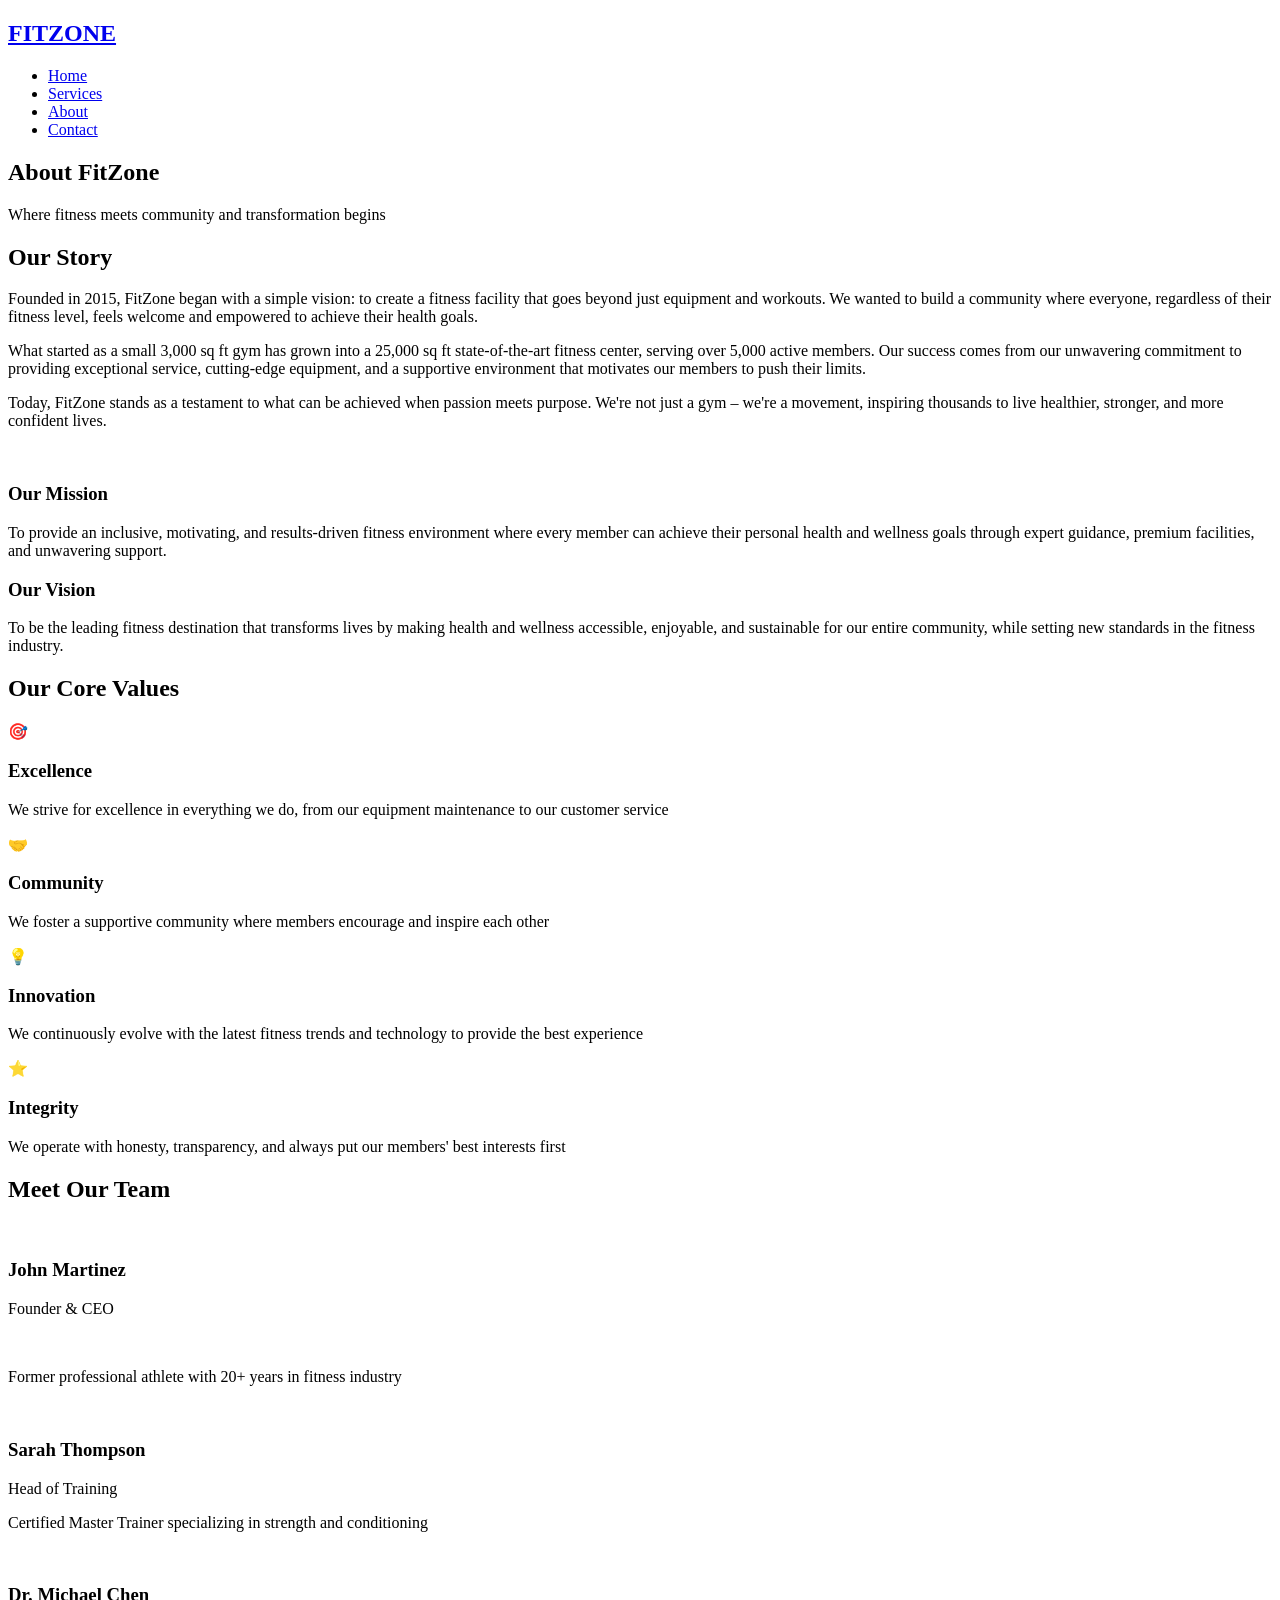
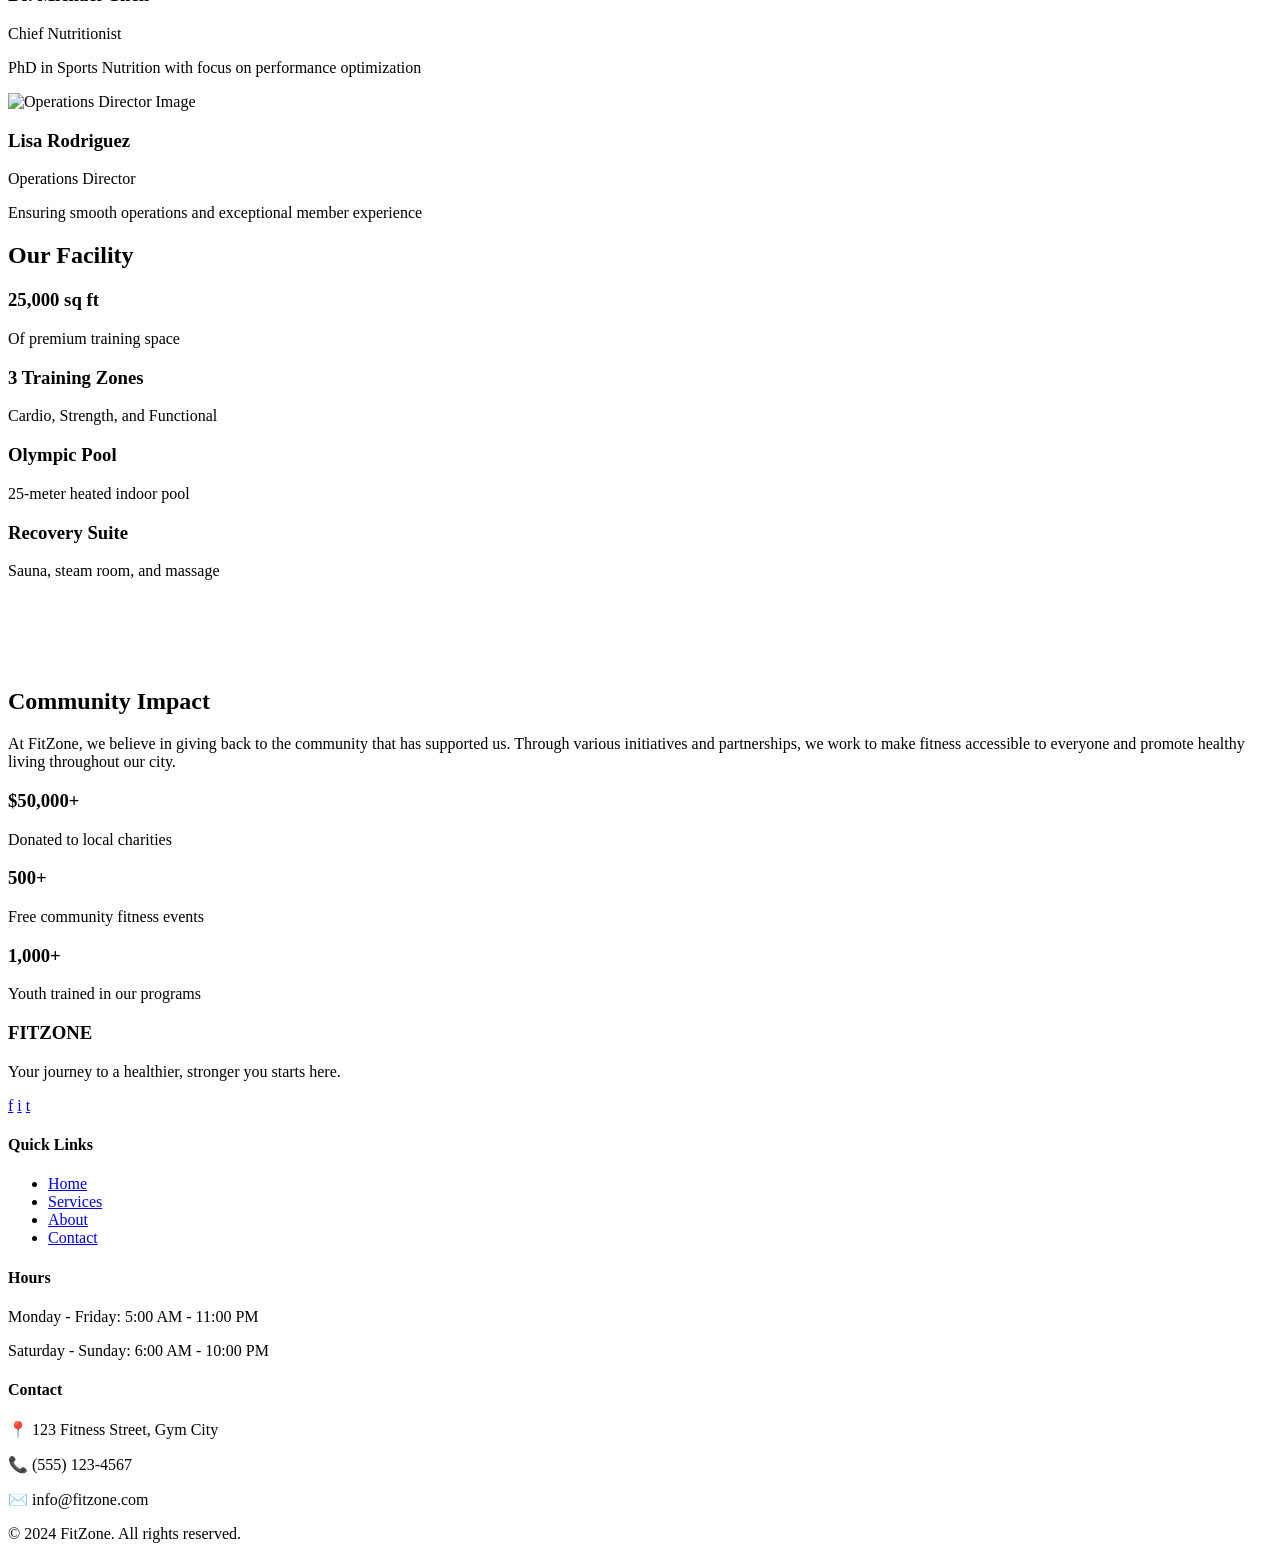
==== templates/about.html @ e3a337a7 "Gym Webite" ====
<!DOCTYPE html>
<html lang="en">
<head>
    <meta charset="UTF-8">
    <meta name="viewport" content="width=device-width, initial-scale=1.0">
    <title>FitZone - About Us</title>
    <link rel="stylesheet" href="/style.css">
</head>
<body>
    <nav class="navbar">
        <div class="nav-container">
            <div class="logo">
                <a href="/"><h1>FIT<span>ZONE</span></h1></a>
            </div>
            <ul class="nav-menu">
                <li><a href="/" class="nav-link">Home</a></li>
                <li><a href="/services" class="nav-link">Services</a></li>
                <li><a href="/about" class="nav-link active">About</a></li>
                <li><a href="/contact" class="nav-link">Contact</a></li>
            </ul>
            <div class="hamburger">
                <span></span>
                <span></span>
                <span></span>
            </div>
        </div>
    </nav>

    <section class="page-hero">
        <div class="container">
            <h1>About <span>FitZone</span></h1>
            <p>Where fitness meets community and transformation begins</p>
        </div>
    </section>

    <section class="about-intro">
        <div class="container">
            <div class="about-content">
                <div class="about-text">
                    <h2>Our <span>Story</span></h2>
                    <p>Founded in 2015, FitZone began with a simple vision: to create a fitness facility that goes beyond just equipment and workouts. We wanted to build a community where everyone, regardless of their fitness level, feels welcome and empowered to achieve their health goals.</p>
                    <p>What started as a small 3,000 sq ft gym has grown into a 25,000 sq ft state-of-the-art fitness center, serving over 5,000 active members. Our success comes from our unwavering commitment to providing exceptional service, cutting-edge equipment, and a supportive environment that motivates our members to push their limits.</p>
                    <p>Today, FitZone stands as a testament to what can be achieved when passion meets purpose. We're not just a gym – we're a movement, inspiring thousands to live healthier, stronger, and more confident lives.</p>
                </div>
                <div class="about-image">
                    <img class="gym" src="gym1.jpg" alt="">
                </div>
            </div>
        </div>
    </section>

    <section class="mission-vision">
        <div class="container">
            <div class="mv-grid">
                <div class="mv-card">
                    <h3>Our Mission</h3>
                    <p>To provide an inclusive, motivating, and results-driven fitness environment where every member can achieve their personal health and wellness goals through expert guidance, premium facilities, and unwavering support.</p>
                </div>
                <div class="mv-card">
                    <h3>Our Vision</h3>
                    <p>To be the leading fitness destination that transforms lives by making health and wellness accessible, enjoyable, and sustainable for our entire community, while setting new standards in the fitness industry.</p>
                </div>
            </div>
        </div>
    </section>

    <section class="values">
        <div class="container">
            <h2 class="section-title">Our Core <span>Values</span></h2>
            <div class="values-grid">
                <div class="value-card">
                    <div class="value-icon">🎯</div>
                    <h3>Excellence</h3>
                    <p>We strive for excellence in everything we do, from our equipment maintenance to our customer service</p>
                </div>
                <div class="value-card">
                    <div class="value-icon">🤝</div>
                    <h3>Community</h3>
                    <p>We foster a supportive community where members encourage and inspire each other</p>
                </div>
                <div class="value-card">
                    <div class="value-icon">💡</div>
                    <h3>Innovation</h3>
                    <p>We continuously evolve with the latest fitness trends and technology to provide the best experience</p>
                </div>
                <div class="value-card">
                    <div class="value-icon">⭐</div>
                    <h3>Integrity</h3>
                    <p>We operate with honesty, transparency, and always put our members' best interests first</p>
                </div>
            </div>
        </div>
    </section>

    <section class="team">
        <div class="container">
            <h2 class="section-title">Meet Our <span>Team</span></h2>
            <div class="team-grid">
                <div class="team-member">
                    <div class="member-image">
                        <img class="ceo_img" src="ceo.jpg" alt="">
                    </div>
                    <h3>John Martinez</h3>
                    <p class="role">Founder & CEO</p>
                    <img src="" alt="">
                    <p>Former professional athlete with 20+ years in fitness industry</p>
                </div>
                <div class="team-member">
                    <div class="member-image">
                        <img class="htimg" src="ht.jpg" alt="">
                    </div>
                    <h3>Sarah Thompson</h3>
                    <p class="role">Head of Training</p>
                    <p>Certified Master Trainer specializing in strength and conditioning</p>
                </div>
                <div class="team-member">
                    <div class="member-image">
                        <img class="nutritian" src="nutritian.jpg" alt="">
                    </div>
                    <h3>Dr. Michael Chen</h3>
                    <p class="role">Chief Nutritionist</p>
                    <p>PhD in Sports Nutrition with focus on performance optimization</p>
                </div>
                <div class="team-member">
                    <div class="member-image">
                        <img class="od_pic" src="od.jpg" alt="Operations Director Image">
                    </div>
                    <h3>Lisa Rodriguez</h3>
                    <p class="role">Operations Director</p>
                    <p>Ensuring smooth operations and exceptional member experience</p>
                </div>
            </div>
        </div>
    </section>

    <section class="facility-tour">
        <div class="container">
            <h2 class="section-title">Our <span>Facility</span></h2>
            <div class="facility-features">
                <div class="facility-item">
                    <h3>25,000 sq ft</h3>
                    <p>Of premium training space</p>
                </div>
                <div class="facility-item">
                    <h3>3 Training Zones</h3>
                    <p>Cardio, Strength, and Functional</p>
                </div>
                <div class="facility-item">
                    <h3>Olympic Pool</h3>
                    <p>25-meter heated indoor pool</p>
                </div>
                <div class="facility-item">
                    <h3>Recovery Suite</h3>
                    <p>Sauna, steam room, and massage</p>
                </div>
            </div>
            <div class="tour-gallery">
                <div class="gallery-item">
                    <img class="weight_room" src="weight_room.jpg" alt="">
                </div>
                <div class="gallery-item">
                    <img class="gym1" src="gym1.jpg" alt="">
                </div>
                <div class="gallery-item">
                    <img class="studio" src="studio.jpg" alt="">
                </div>
                <div class="gallery-item">
                    <img class="pool" src="pool.jpg" alt="">
                </div>
            </div>
        </div>
    </section>

    <section class="community-impact">
        <div class="container">
            <h2 class="section-title">Community <span>Impact</span></h2>
            <div class="impact-content">
                <p>At FitZone, we believe in giving back to the community that has supported us. Through various initiatives and partnerships, we work to make fitness accessible to everyone and promote healthy living throughout our city.</p>
                <div class="impact-stats">
                    <div class="impact-item">
                        <h3>$50,000+</h3>
                        <p>Donated to local charities</p>
                    </div>
                    <div class="impact-item">
                        <h3>500+</h3>
                        <p>Free community fitness events</p>
                    </div>
                    <div class="impact-item">
                        <h3>1,000+</h3>
                        <p>Youth trained in our programs</p>
                    </div>
                </div>
            </div>
        </div>
    </section>

    <footer class="footer">
        <div class="container">
            <div class="footer-content">
                <div class="footer-section">
                    <h3>FIT<span>ZONE</span></h3>
                    <p>Your journey to a healthier, stronger you starts here.</p>
                    <div class="social-links">
                        <a href="#" aria-label="Facebook">f</a>
                        <a href="#" aria-label="Instagram">i</a>
                        <a href="#" aria-label="Twitter">t</a>
                    </div>
                </div>
                <div class="footer-section">
                    <h4>Quick Links</h4>
                    <ul>
                        <li><a href="/">Home</a></li>
                        <li><a href="/services">Services</a></li>
                        <li><a href="/about">About</a></li>
                        <li><a href="/contact">Contact</a></li>
                    </ul>
                </div>
                <div class="footer-section">
                    <h4>Hours</h4>
                    <p>Monday - Friday: 5:00 AM - 11:00 PM</p>
                    <p>Saturday - Sunday: 6:00 AM - 10:00 PM</p>
                </div>
                <div class="footer-section">
                    <h4>Contact</h4>
                    <p>📍 123 Fitness Street, Gym City</p>
                    <p>📞 (555) 123-4567</p>
                    <p>✉️ info@fitzone.com</p>
                </div>
            </div>
            <div class="footer-bottom">
                <p>&copy; 2024 FitZone. All rights reserved.</p>
            </div>
        </div>
    </footer>

    <script src="/script.js"></script>
</body>
</html>
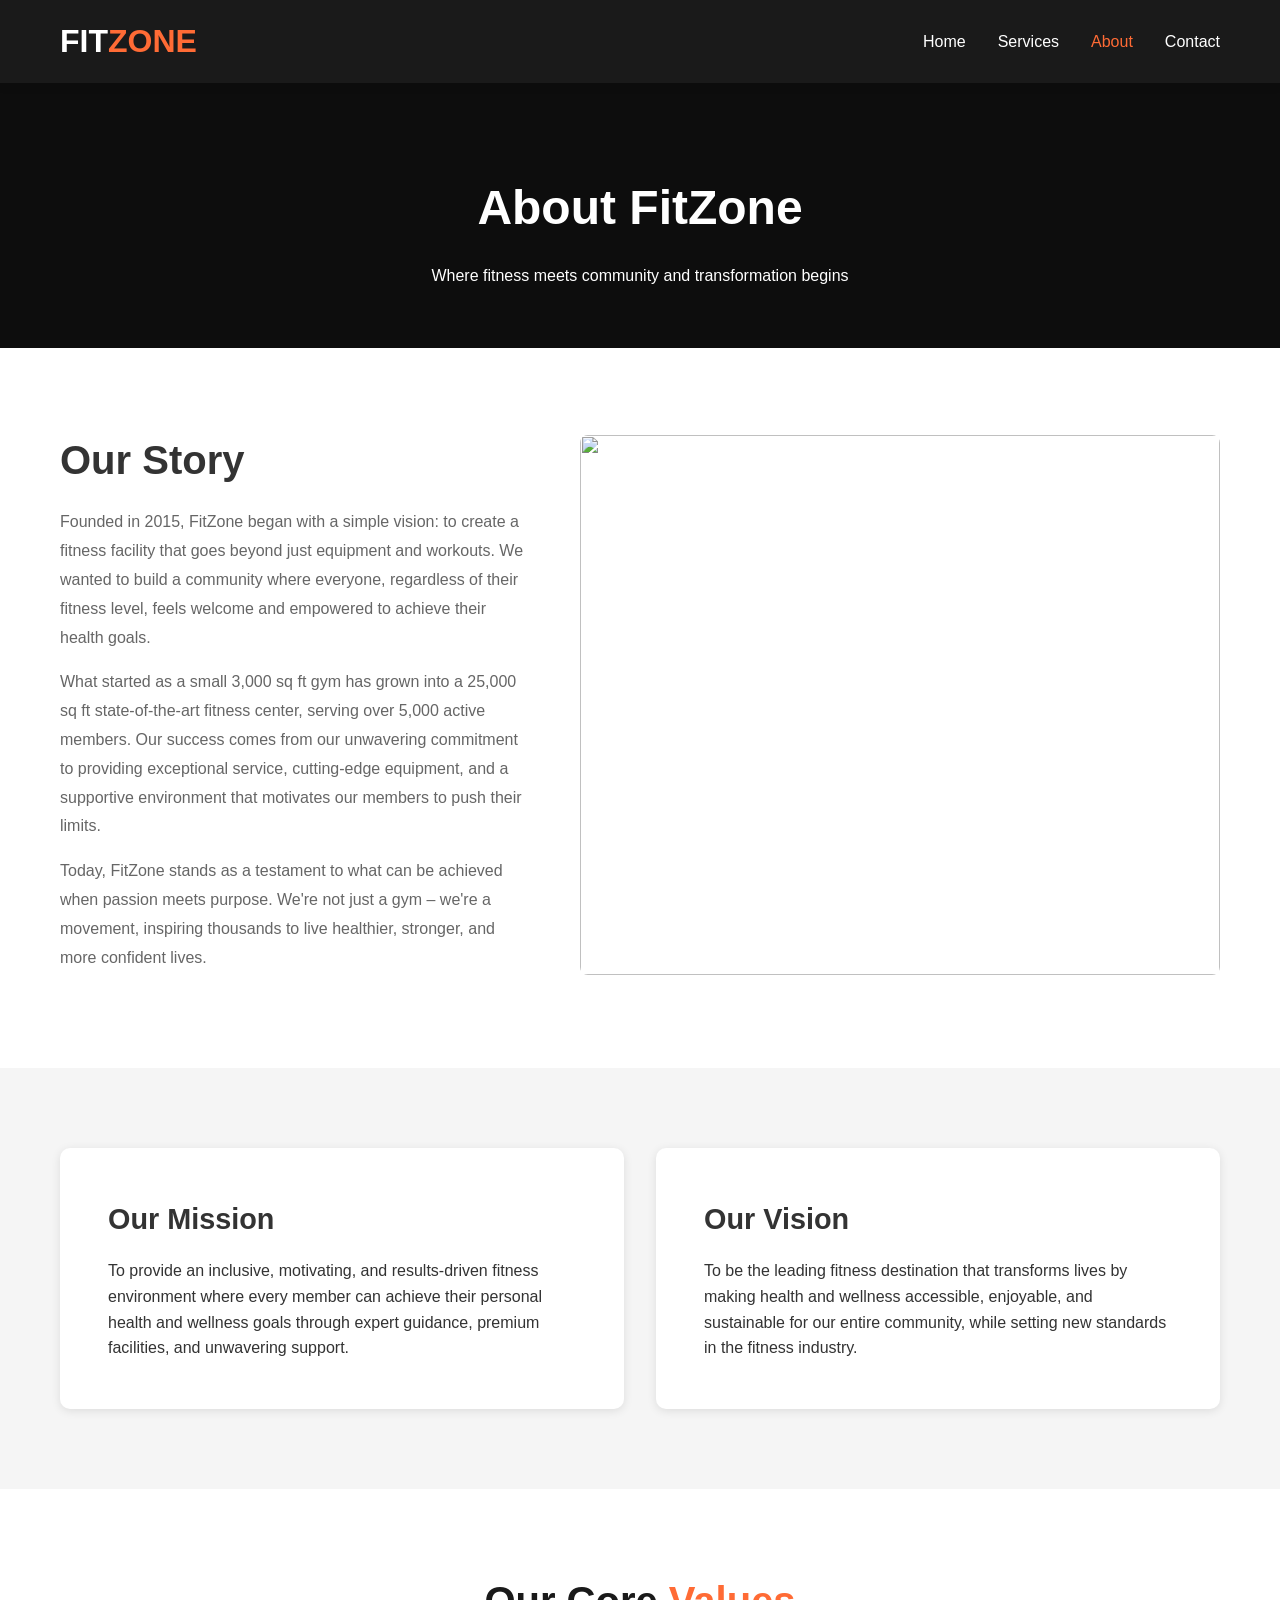
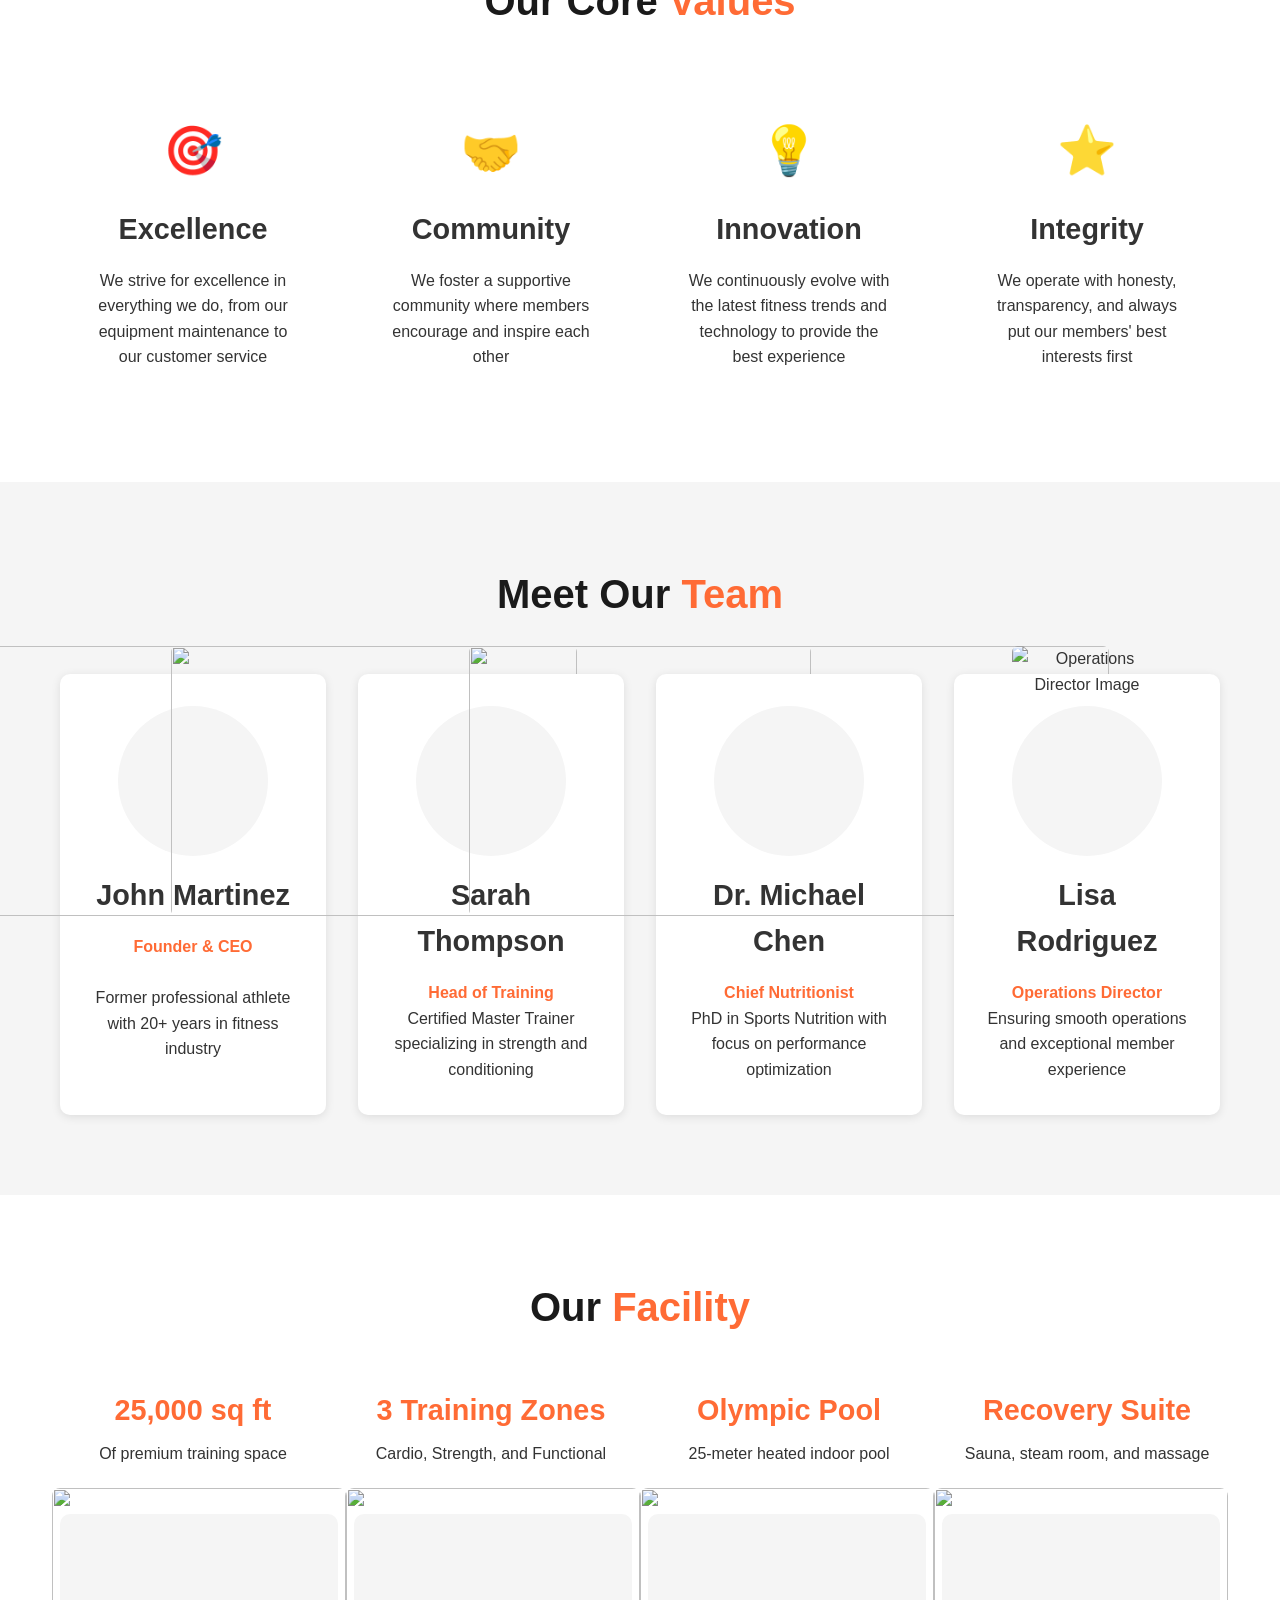
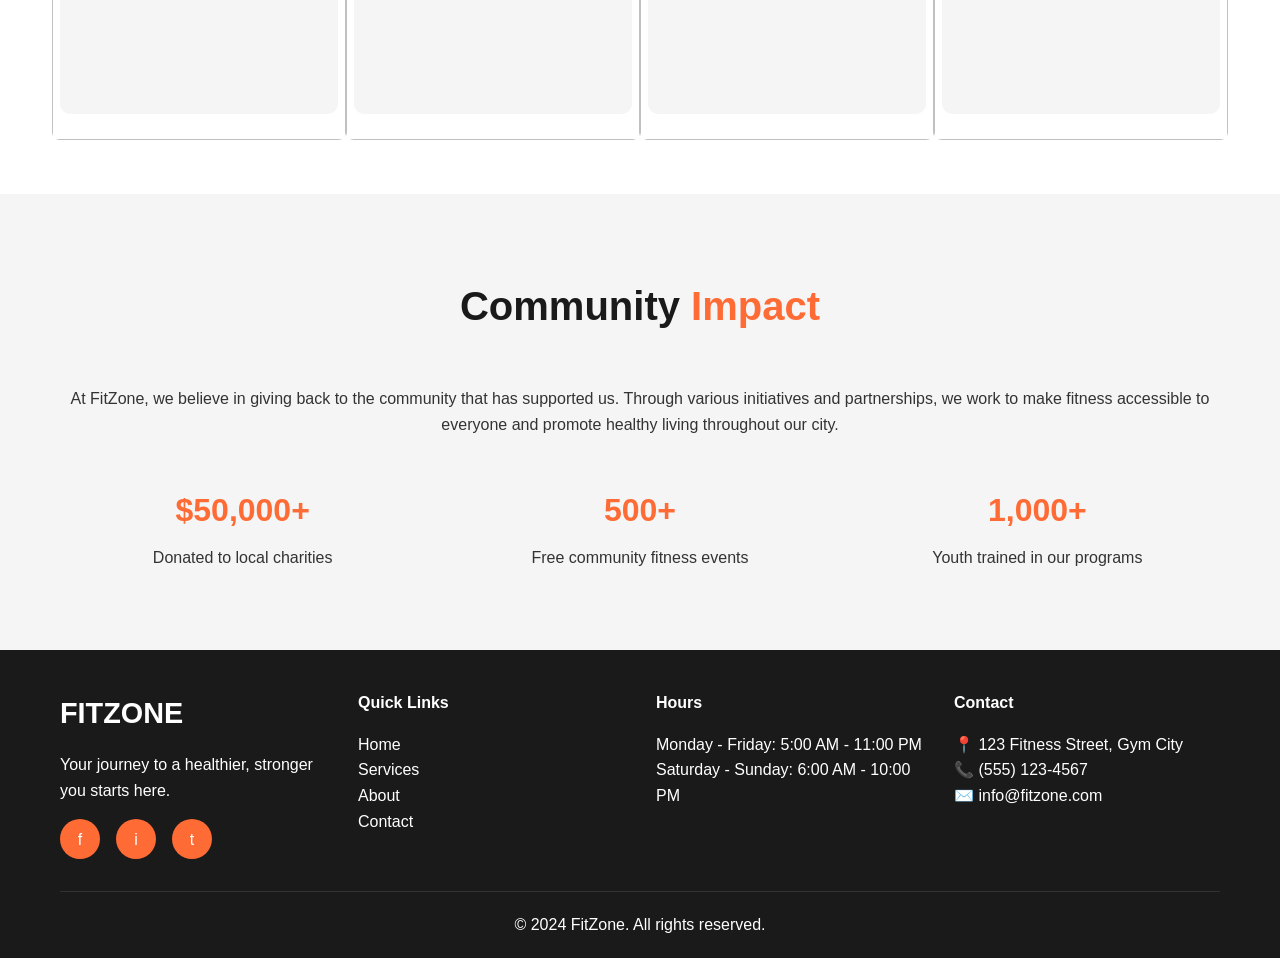
==== commit 01ea2f56: "Redesigned" ====
--- a/templates/about.html
+++ b/templates/about.html
@@ -4,7 +4,7 @@
     <meta charset="UTF-8">
     <meta name="viewport" content="width=device-width, initial-scale=1.0">
     <title>FitZone - About Us</title>
-    <link rel="stylesheet" href="/style.css">
+    <link rel="stylesheet" href="../public/style.css">
 </head>
 <body>
     <nav class="navbar">
--- a/public/style.css
+++ b/public/style.css
@@ -0,0 +1,960 @@
+/* Reset and Base Styles */
+* {
+    margin: 0;
+    padding: 0;
+    box-sizing: border-box;
+}
+
+:root {
+    --primary-color: #ff6b35;
+    --secondary-color: #1a1a1a;
+    --accent-color: #ffd93d;
+    --text-light: #ffffff;
+    --text-dark: #333333;
+    --gray-light: #f5f5f5;
+    --gray-medium: #666666;
+    --shadow: 0 2px 10px rgba(0, 0, 0, 0.1);
+    --transition: all 0.3s ease;
+}
+
+body {
+    font-family: 'Arial', sans-serif;
+    line-height: 1.6;
+    color: var(--text-dark);
+    background-color: var(--text-light);
+}
+
+.container {
+    max-width: 1200px;
+    margin: 0 auto;
+    padding: 0 20px;
+}
+
+.logo a{
+    text-decoration: none;
+}
+
+/* Typography */
+h1, h2, h3, h4, h5, h6 {
+    margin-bottom: 1rem;
+    font-weight: bold;
+}
+
+h1 { font-size: 3rem; }
+h2 { font-size: 2.5rem; }
+h3 { font-size: 1.8rem; }
+
+@media (max-width: 768px) {
+    h1 { font-size: 2rem; }
+    h2 { font-size: 1.8rem; }
+    h3 { font-size: 1.4rem; }
+}
+
+/* Navigation */
+.navbar {
+    background-color: var(--secondary-color);
+    position: fixed;
+    top: 0;
+    width: 100%;
+    z-index: 1000;
+    box-shadow: var(--shadow);
+}
+
+.nav-container {
+    display: flex;
+    justify-content: space-between;
+    align-items: center;
+    padding: 1rem 0;
+    max-width: 1200px;
+    margin: 0 auto;
+    padding: 1rem 20px;
+}
+
+.logo h1 {
+    color: var(--text-light);
+    font-size: 2rem;
+    margin: 0;
+}
+
+.logo span {
+    color: var(--primary-color);
+}
+
+.trainer_img{
+    width: 25vw;
+    height: 54vh;
+    border-radius: 3px;
+}
+
+.ceo_img{
+    width: 60vw;
+    height: 30vh;
+    object-fit: contain;
+    border-radius: 6px;
+}
+.nutritian{
+    width: 50vw;
+    height: 30vh;
+    object-fit: contain;
+    border-radius: 6px;
+}
+.htimg{
+    width: 50vw;
+    height: 30vh;
+    object-fit: contain;
+    border-radius: 6px;
+}
+.od_pic{
+    width: 50vw;
+    height: 30vh;
+    object-fit: contain;
+    border-radius: 6px;
+}
+.gym{
+    width: 50vw;
+    height: 60vh;
+    object-fit: contain;
+    border-radius: 8px;
+}
+.weight_room{
+    width: 23vw;
+    height: 28vh;
+    object-fit: contain;
+    border-radius: 8px;
+}
+.gym1{
+    width: 23vw;
+    height: 28vh;
+    object-fit: contain;
+    border-radius: 8px;
+}
+.studio{
+    width: 23vw;
+    height: 28vh;
+    object-fit: contain;
+    border-radius: 8px;
+}
+.pool{
+    width: 23vw;
+    height: 28vh;
+    object-fit: contain;
+    border-radius: 8px;
+}
+.nav-menu {
+    display: flex;
+    list-style: none;
+    gap: 2rem;
+}
+
+.nav-link {
+    color: var(--text-light);
+    text-decoration: none;
+    transition: var(--transition);
+    font-weight: 500;
+}
+
+.nav-link:hover,
+.nav-link.active {
+    color: var(--primary-color);
+}
+
+.hamburger {
+    display: none;
+    flex-direction: column;
+    cursor: pointer;
+}
+
+.hamburger span {
+    width: 25px;
+    height: 3px;
+    background-color: var(--text-light);
+    margin: 3px 0;
+    transition: var(--transition);
+}
+
+/* Hero Section */
+.hero {
+    background: linear-gradient(rgba(0, 0, 0, 0.5), rgba(0, 0, 0, 0.5)), var(--secondary-color);
+    color: var(--text-light);
+    padding: 120px 0 80px;
+    text-align: center;
+    margin-top: 70px;
+}
+
+.hero-title {
+    font-size: 3.5rem;
+    margin-bottom: 1rem;
+    animation: fadeInUp 1s ease;
+}
+
+.hero-title span {
+    color: var(--primary-color);
+}
+
+.hero-subtitle {
+    font-size: 1.2rem;
+    margin-bottom: 2rem;
+    opacity: 0.9;
+    max-width: 600px;
+    margin-left: auto;
+    margin-right: auto;
+}
+
+.hero-buttons {
+    display: flex;
+    gap: 1rem;
+    justify-content: center;
+    margin-bottom: 3rem;
+}
+
+.hero-stats {
+    display: flex;
+    justify-content: center;
+    gap: 4rem;
+    margin-top: 3rem;
+}
+
+.stat {
+    text-align: center;
+}
+
+.stat h3 {
+    font-size: 2.5rem;
+    color: var(--primary-color);
+    margin-bottom: 0.5rem;
+}
+
+/* Buttons */
+.btn {
+    display: inline-block;
+    padding: 12px 30px;
+    text-decoration: none;
+    border-radius: 5px;
+    transition: var(--transition);
+    font-weight: 600;
+    text-align: center;
+    cursor: pointer;
+    border: none;
+}
+
+.btn-primary {
+    background-color: var(--primary-color);
+    color: var(--text-light);
+}
+
+.btn-primary:hover {
+    background-color: #ff5722;
+    transform: translateY(-2px);
+}
+
+.btn-secondary {
+    background-color: transparent;
+    color: var(--text-light);
+    border: 2px solid var(--text-light);
+}
+
+.btn-secondary:hover {
+    background-color: var(--text-light);
+    color: var(--secondary-color);
+}
+
+.btn-outline {
+    background-color: transparent;
+    color: var(--primary-color);
+    border: 2px solid var(--primary-color);
+}
+
+.btn-outline:hover {
+    background-color: var(--primary-color);
+    color: var(--text-light);
+}
+
+.btn-large {
+    padding: 15px 40px;
+    font-size: 1.1rem;
+}
+
+/* Features Section */
+.features {
+    padding: 80px 0;
+    background-color: var(--gray-light);
+}
+
+.section-title {
+    text-align: center;
+    margin-bottom: 3rem;
+    color: var(--secondary-color);
+}
+
+.section-title span {
+    color: var(--primary-color);
+}
+
+.features-grid {
+    display: grid;
+    grid-template-columns: repeat(auto-fit, minmax(250px, 1fr));
+    gap: 2rem;
+}
+
+.feature-card {
+    background-color: var(--text-light);
+    padding: 2rem;
+    border-radius: 10px;
+    text-align: center;
+    box-shadow: var(--shadow);
+    transition: var(--transition);
+}
+
+.feature-card:hover {
+    transform: translateY(-5px);
+    box-shadow: 0 5px 20px rgba(0, 0, 0, 0.15);
+}
+
+.feature-icon {
+    font-size: 3rem;
+    margin-bottom: 1rem;
+}
+
+/* Membership Plans */
+.membership {
+    padding: 80px 0;
+}
+
+.plans-grid {
+    display: grid;
+    grid-template-columns: repeat(auto-fit, minmax(300px, 1fr));
+    gap: 2rem;
+    margin-top: 3rem;
+}
+
+.plan-card {
+    background-color: var(--text-light);
+    border: 2px solid #e0e0e0;
+    border-radius: 10px;
+    padding: 2rem;
+    text-align: center;
+    position: relative;
+    transition: var(--transition);
+}
+
+.plan-card.featured {
+    border-color: var(--primary-color);
+    transform: scale(1.05);
+}
+
+.badge {
+    position: absolute;
+    top: -15px;
+    left: 50%;
+    transform: translateX(-50%);
+    background-color: var(--primary-color);
+    color: var(--text-light);
+    padding: 5px 20px;
+    border-radius: 20px;
+    font-size: 0.9rem;
+}
+
+.price {
+    font-size: 3rem;
+    color: var(--primary-color);
+    margin: 1rem 0;
+}
+
+.price span {
+    font-size: 1rem;
+    color: var(--gray-medium);
+}
+
+.plan-card ul {
+    list-style: none;
+    margin: 2rem 0;
+    text-align: left;
+}
+
+.plan-card li {
+    padding: 0.5rem 0;
+}
+
+/* Testimonials */
+.testimonials {
+    padding: 80px 0;
+    background-color: var(--gray-light);
+}
+
+.testimonials-grid {
+    display: grid;
+    grid-template-columns: repeat(auto-fit, minmax(300px, 1fr));
+    gap: 2rem;
+}
+
+.testimonial-card {
+    background-color: var(--text-light);
+    padding: 2rem;
+    border-radius: 10px;
+    box-shadow: var(--shadow);
+}
+
+.testimonial-card p {
+    font-style: italic;
+    margin-bottom: 1rem;
+    color: var(--gray-medium);
+}
+
+.testimonial-author strong {
+    display: block;
+    color: var(--secondary-color);
+}
+
+.testimonial-author span {
+    color: var(--gray-medium);
+    font-size: 0.9rem;
+}
+
+/* CTA Section */
+.cta {
+    background-color: var(--secondary-color);
+    color: var(--text-light);
+    padding: 60px 0;
+    text-align: center;
+}
+
+.cta h2 {
+    margin-bottom: 1rem;
+}
+
+.cta p {
+    margin-bottom: 2rem;
+    font-size: 1.1rem;
+}
+
+/* Footer */
+.footer {
+    background-color: var(--secondary-color);
+    color: var(--text-light);
+    padding: 40px 0 20px;
+}
+
+.footer-content {
+    display: grid;
+    grid-template-columns: repeat(auto-fit, minmax(250px, 1fr));
+    gap: 2rem;
+    margin-bottom: 2rem;
+}
+
+.footer-section h3,
+.footer-section h4 {
+    margin-bottom: 1rem;
+}
+
+.footer-section ul {
+    list-style: none;
+}
+
+.footer-section a {
+    color: var(--text-light);
+    text-decoration: none;
+    transition: var(--transition);
+}
+
+.footer-section a:hover {
+    color: var(--primary-color);
+}
+
+.social-links {
+    display: flex;
+    gap: 1rem;
+    margin-top: 1rem;
+}
+
+.social-links a {
+    width: 40px;
+    height: 40px;
+    background-color: var(--primary-color);
+    border-radius: 50%;
+    display: flex;
+    align-items: center;
+    justify-content: center;
+    transition: var(--transition);
+}
+
+.social-links a:hover {
+    background-color: #ff5722;
+    transform: translateY(-2px);
+}
+
+.footer-bottom {
+    text-align: center;
+    padding-top: 20px;
+    border-top: 1px solid rgba(255, 255, 255, 0.1);
+}
+
+/* Page Hero (for inner pages) */
+.page-hero {
+    background: linear-gradient(rgba(0, 0, 0, 0.5), rgba(0, 0, 0, 0.5)), var(--secondary-color);
+    color: var(--text-light);
+    padding: 100px 0 60px;
+    text-align: center;
+    margin-top: 70px;
+}
+
+/* Services Page */
+.services-main {
+    padding: 80px 0;
+}
+
+.service-detail {
+    display: grid;
+    grid-template-columns: 1fr 1fr;
+    gap: 3rem;
+    margin-bottom: 4rem;
+    align-items: center;
+}
+
+.service-features {
+    list-style: none;
+    margin: 2rem 0;
+}
+
+.service-features li {
+    padding: 0.5rem 0;
+    color: var(--gray-medium);
+}
+
+.service-image,
+.image-placeholder {
+    background-color: var(--gray-light);
+    height: 300px;
+    border-radius: 10px;
+    display: flex;
+    align-items: center;
+    justify-content: center;
+    color: var(--gray-medium);
+    font-size: 1.2rem;
+}
+
+.classes-grid {
+    display: grid;
+    grid-template-columns: repeat(auto-fit, minmax(300px, 1fr));
+    gap: 2rem;
+    margin: 3rem 0;
+}
+
+.class-card {
+    background-color: var(--text-light);
+    padding: 2rem;
+    border-radius: 10px;
+    box-shadow: var(--shadow);
+    transition: var(--transition);
+}
+
+.class-card:hover {
+    transform: translateY(-5px);
+    box-shadow: 0 5px 20px rgba(0, 0, 0, 0.15);
+}
+
+.class-details {
+    display: flex;
+    justify-content: space-between;
+    margin-top: 1rem;
+    color: var(--gray-medium);
+    font-size: 0.9rem;
+}
+
+.programs-grid {
+    display: grid;
+    grid-template-columns: repeat(auto-fit, minmax(350px, 1fr));
+    gap: 2rem;
+    margin: 3rem 0;
+}
+
+.program-card {
+    background-color: var(--text-light);
+    padding: 2rem;
+    border-radius: 10px;
+    box-shadow: var(--shadow);
+}
+
+.program-card ul {
+    list-style: none;
+    margin: 1rem 0 2rem;
+}
+
+.program-card li {
+    padding: 0.5rem 0;
+    color: var(--gray-medium);
+}
+
+.additional-services {
+    display: grid;
+    grid-template-columns: repeat(auto-fit, minmax(300px, 1fr));
+    gap: 2rem;
+    margin-top: 3rem;
+}
+
+.service-item {
+    background-color: var(--gray-light);
+    padding: 2rem;
+    border-radius: 10px;
+}
+
+.schedule-cta {
+    background-color: var(--gray-light);
+    padding: 60px 0;
+    text-align: center;
+}
+
+.cta-buttons {
+    display: flex;
+    gap: 1rem;
+    justify-content: center;
+    margin-top: 2rem;
+}
+
+/* About Page */
+.about-intro {
+    padding: 80px 0;
+}
+
+.about-content {
+    display: grid;
+    grid-template-columns: 1fr 1fr;
+    gap: 3rem;
+    align-items: center;
+}
+
+.about-text p {
+    margin-bottom: 1rem;
+    color: var(--gray-medium);
+    line-height: 1.8;
+}
+
+.mission-vision {
+    background-color: var(--gray-light);
+    padding: 80px 0;
+}
+
+.mv-grid {
+    display: grid;
+    grid-template-columns: 1fr 1fr;
+    gap: 2rem;
+}
+
+.mv-card {
+    background-color: var(--text-light);
+    padding: 3rem;
+    border-radius: 10px;
+    box-shadow: var(--shadow);
+}
+
+.values {
+    padding: 80px 0;
+}
+
+.values-grid {
+    display: grid;
+    grid-template-columns: repeat(auto-fit, minmax(250px, 1fr));
+    gap: 2rem;
+}
+
+.value-card {
+    text-align: center;
+    padding: 2rem;
+}
+
+.value-icon {
+    font-size: 3rem;
+    margin-bottom: 1rem;
+}
+
+.team {
+    background-color: var(--gray-light);
+    padding: 80px 0;
+}
+
+.team-grid {
+    display: grid;
+    grid-template-columns: repeat(auto-fit, minmax(250px, 1fr));
+    gap: 2rem;
+}
+
+.team-member {
+    background-color: var(--text-light);
+    padding: 2rem;
+    border-radius: 10px;
+    text-align: center;
+    box-shadow: var(--shadow);
+}
+
+.member-image {
+    width: 150px;
+    height: 150px;
+    background-color: var(--gray-light);
+    border-radius: 50%;
+    margin: 0 auto 1rem;
+    display: flex;
+    align-items: center;
+    justify-content: center;
+}
+
+.role {
+    color: var(--primary-color);
+    font-weight: 600;
+}
+
+.facility-tour {
+    padding: 80px 0;
+}
+
+.facility-features {
+    display: grid;
+    grid-template-columns: repeat(auto-fit, minmax(200px, 1fr));
+    gap: 2rem;
+    margin-bottom: 3rem;
+}
+
+.facility-item {
+    text-align: center;
+}
+
+.facility-item h3 {
+    color: var(--primary-color);
+    margin-bottom: 0.5rem;
+}
+
+.tour-gallery {
+    display: grid;
+    grid-template-columns: repeat(auto-fit, minmax(250px, 1fr));
+    gap: 1rem;
+}
+
+.gallery-item {
+    height: 200px;
+    background-color: var(--gray-light);
+    border-radius: 10px;
+    display: flex;
+    align-items: center;
+    justify-content: center;
+    color: var(--gray-medium);
+}
+
+.community-impact {
+    background-color: var(--gray-light);
+    padding: 80px 0;
+}
+
+.impact-content {
+    text-align: center;
+}
+
+.impact-stats {
+    display: grid;
+    grid-template-columns: repeat(auto-fit, minmax(200px, 1fr));
+    gap: 2rem;
+    margin-top: 3rem;
+}
+
+.impact-item h3 {
+    color: var(--primary-color);
+    font-size: 2rem;
+    margin-bottom: 0.5rem;
+}
+
+/* Contact Page */
+.contact-main {
+    padding: 80px 0;
+}
+
+.contact-grid {
+    display: grid;
+    grid-template-columns: 1fr 1fr;
+    gap: 3rem;
+}
+
+.contact-form {
+    background-color: var(--gray-light);
+    padding: 2rem;
+    border-radius: 10px;
+}
+
+.form-row {
+    display: grid;
+    grid-template-columns: 1fr 1fr;
+    gap: 1rem;
+}
+
+.form-group {
+    margin-bottom: 1.5rem;
+}
+
+.form-group label {
+    display: block;
+    margin-bottom: 0.5rem;
+    font-weight: 600;
+}
+
+.form-group input,
+.form-group select,
+.form-group textarea {
+    width: 100%;
+    padding: 10px;
+    border: 1px solid #ddd;
+    border-radius: 5px;
+    font-size: 1rem;
+    transition: var(--transition);
+}
+
+.form-group input:focus,
+.form-group select:focus,
+.form-group textarea:focus {
+    outline: none;
+    border-color: var(--primary-color);
+}
+
+.contact-info {
+    margin-bottom: 2rem;
+}
+
+.info-item {
+    margin-bottom: 2rem;
+}
+
+.info-item h3 {
+    color: var(--primary-color);
+    margin-bottom: 0.5rem;
+}
+
+.link {
+    color: var(--primary-color);
+    text-decoration: none;
+    font-weight: 600;
+    transition: var(--transition);
+}
+
+.link:hover {
+    text-decoration: underline;
+}
+
+.social-links-large {
+    display: flex;
+    gap: 1rem;
+}
+
+.social-links-large a {
+    padding: 10px 20px;
+    background-color: var(--primary-color);
+    color: var(--text-light);
+    text-decoration: none;
+    border-radius: 5px;
+    transition: var(--transition);
+}
+
+.social-links-large a:hover {
+    background-color: #ff5722;
+}
+
+.map-section {
+    background-color: var(--gray-light);
+    padding: 80px 0;
+}
+
+.map-container {
+    height: 400px;
+    background-color: #e0e0e0;
+    border-radius: 10px;
+    display: flex;
+    align-items: center;
+    justify-content: center;
+    flex-direction: column;
+    color: var(--gray-medium);
+}
+
+.faq-section {
+    padding: 80px 0;
+}
+
+.faq-grid {
+    display: grid;
+    grid-template-columns: repeat(auto-fit, minmax(300px, 1fr));
+    gap: 2rem;
+}
+
+.faq-item {
+    background-color: var(--gray-light);
+    padding: 2rem;
+    border-radius: 10px;
+}
+
+.faq-item h3 {
+    color: var(--primary-color);
+    margin-bottom: 1rem;
+}
+
+/* Animations */
+@keyframes fadeInUp {
+    from {
+        opacity: 0;
+        transform: translateY(30px);
+    }
+    to {
+        opacity: 1;
+        transform: translateY(0);
+    }
+}
+
+/* Responsive Design */
+@media (max-width: 768px) {
+    .hamburger {
+        display: flex;
+    }
+    
+    .nav-menu {
+        position: fixed;
+        left: -100%;
+        top: 70px;
+        flex-direction: column;
+        background-color: var(--secondary-color);
+        width: 100%;
+        text-align: center;
+        transition: 0.3s;
+        box-shadow: 0 10px 27px rgba(0, 0, 0, 0.05);
+        padding: 2rem 0;
+    }
+    
+    .nav-menu.active {
+        left: 0;
+    }
+    
+    .hero-title {
+        font-size: 2.5rem;
+    }
+    
+    .hero-buttons {
+        flex-direction: column;
+        align-items: center;
+    }
+    
+    .hero-stats {
+        flex-direction: column;
+        gap: 2rem;
+    }
+    
+    .service-detail,
+    .about-content,
+    .contact-grid,
+    .mv-grid {
+        grid-template-columns: 1fr;
+    }
+    
+    .form-row {
+        grid-template-columns: 1fr;
+    }
+    
+    .plan-card.featured {
+        transform: scale(1);
+    }
+    
+    .cta-buttons {
+        flex-direction: column;
+        align-items: center;
+    }
+}
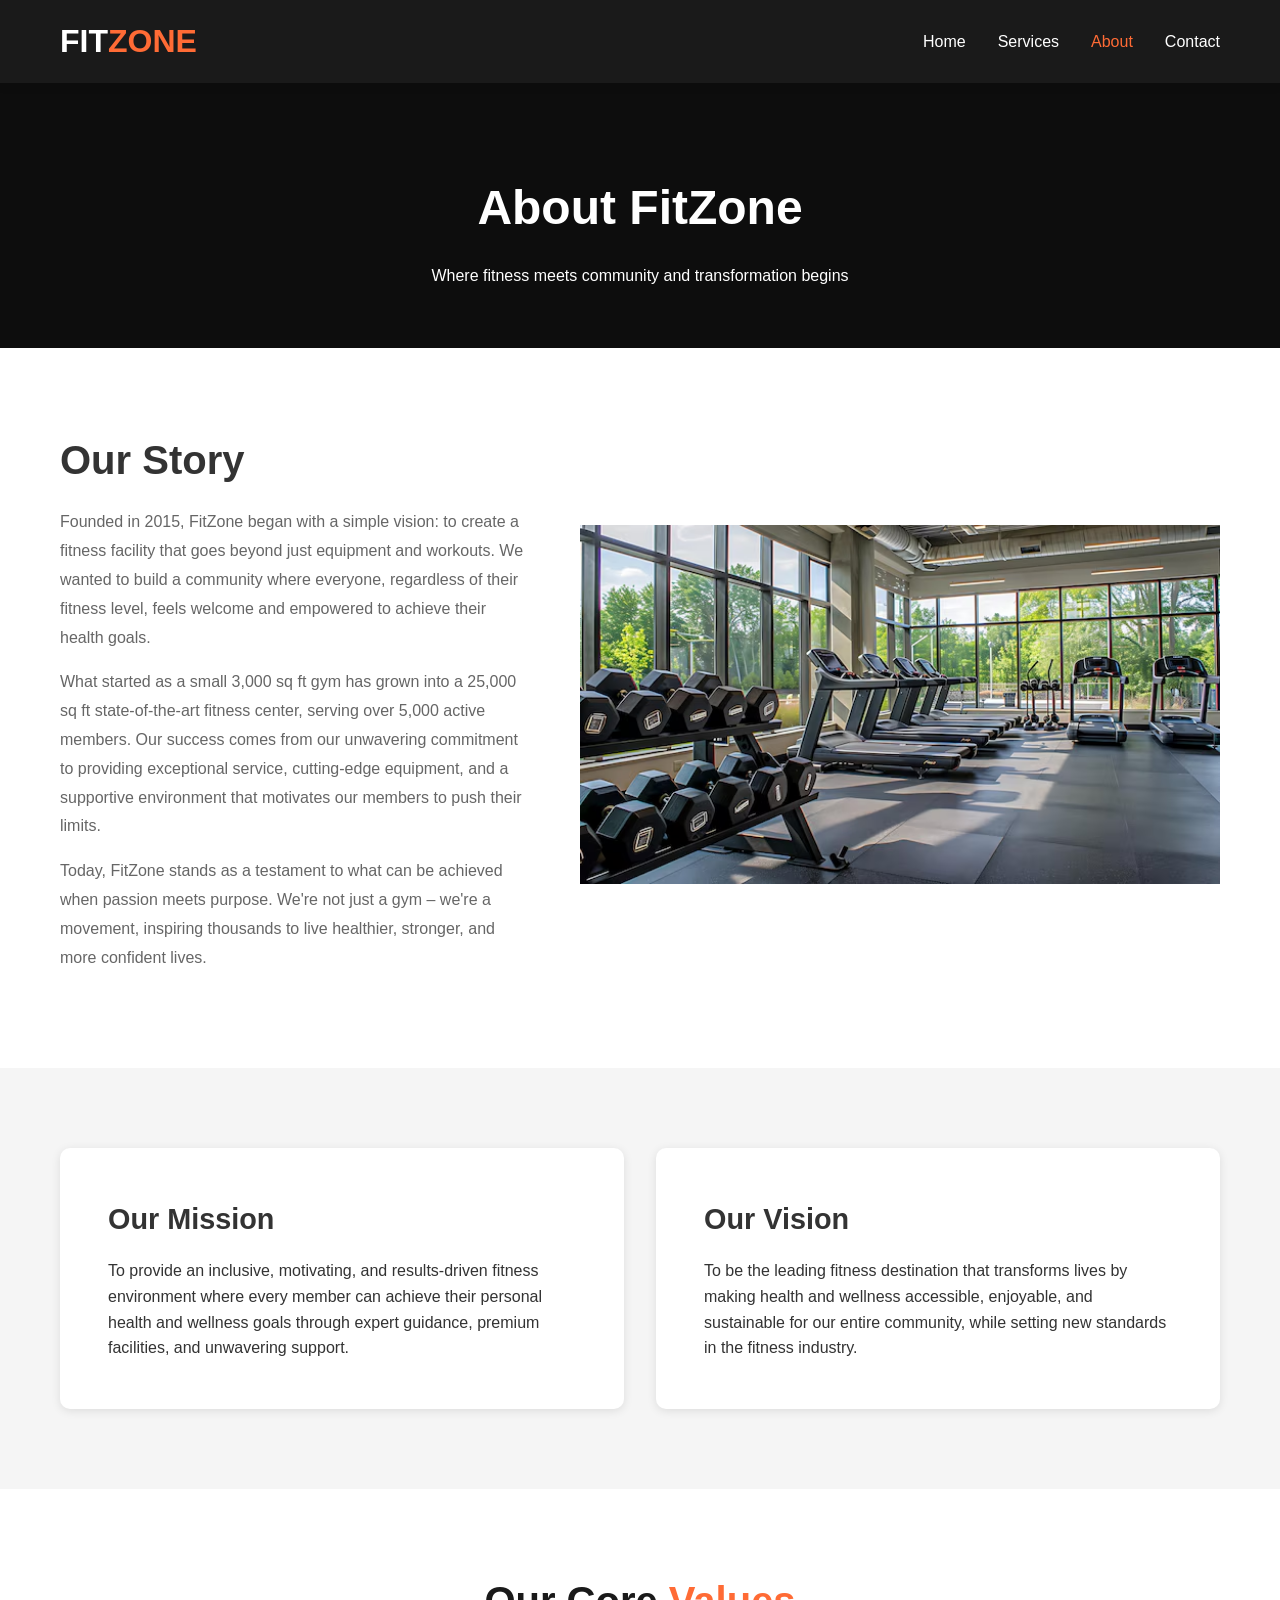
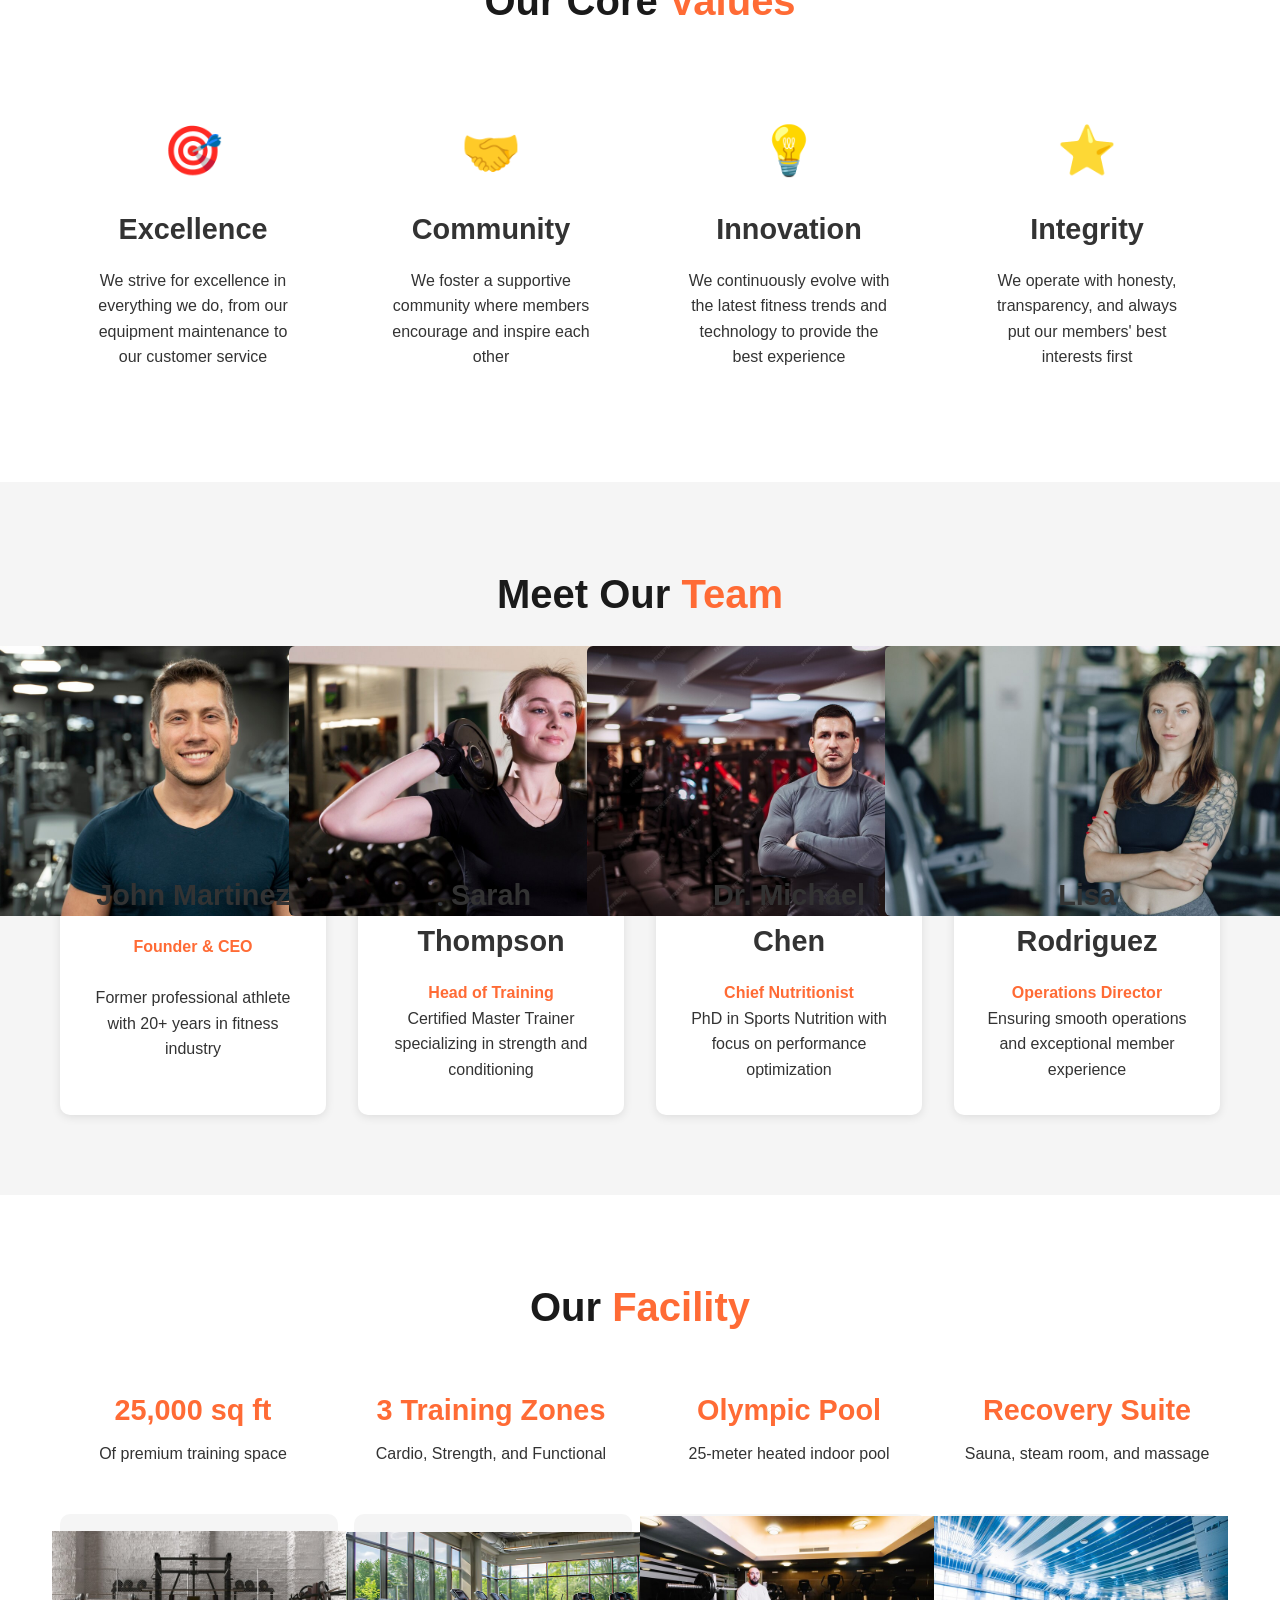
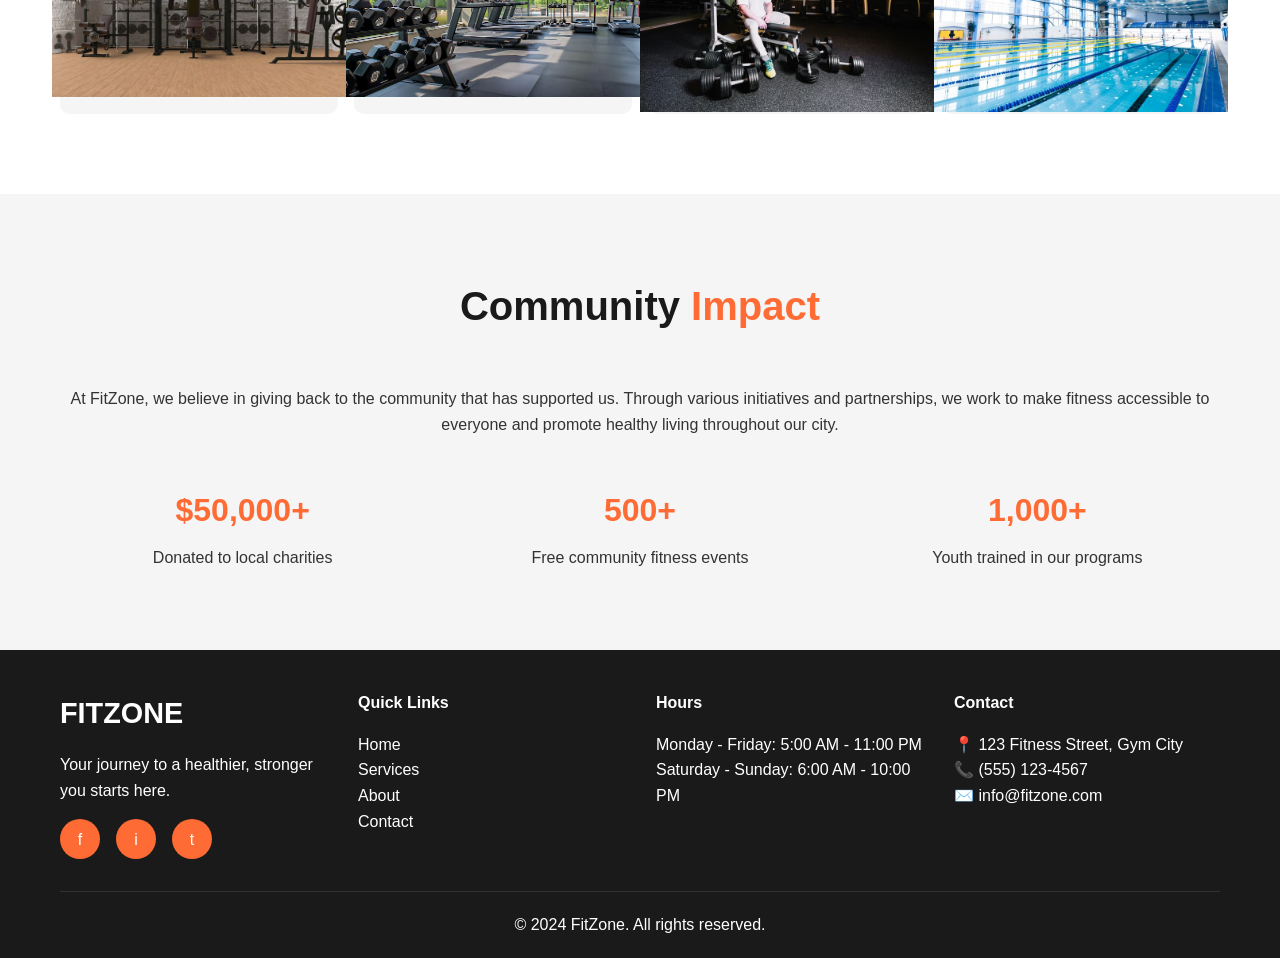
==== commit 084724da: "Redesigned Final" ====
--- a/templates/about.html
+++ b/templates/about.html
@@ -13,10 +13,10 @@
                 <a href="/"><h1>FIT<span>ZONE</span></h1></a>
             </div>
             <ul class="nav-menu">
-                <li><a href="/" class="nav-link">Home</a></li>
-                <li><a href="/services" class="nav-link">Services</a></li>
-                <li><a href="/about" class="nav-link active">About</a></li>
-                <li><a href="/contact" class="nav-link">Contact</a></li>
+                <li><a href="index.html" class="nav-link">Home</a></li>
+                <li><a href="services.html" class="nav-link">Services</a></li>
+                <li><a href="about.html" class="nav-link active">About</a></li>
+                <li><a href="contact.html" class="nav-link">Contact</a></li>
             </ul>
             <div class="hamburger">
                 <span></span>
@@ -43,7 +43,7 @@
                     <p>Today, FitZone stands as a testament to what can be achieved when passion meets purpose. We're not just a gym – we're a movement, inspiring thousands to live healthier, stronger, and more confident lives.</p>
                 </div>
                 <div class="about-image">
-                    <img class="gym" src="gym1.jpg" alt="">
+                    <img class="gym" src="../public/gym1.jpg" alt="">
                 </div>
             </div>
         </div>
@@ -98,7 +98,7 @@
             <div class="team-grid">
                 <div class="team-member">
                     <div class="member-image">
-                        <img class="ceo_img" src="ceo.jpg" alt="">
+                        <img class="ceo_img" src="../public/ceo.jpg" alt="">
                     </div>
                     <h3>John Martinez</h3>
                     <p class="role">Founder & CEO</p>
@@ -107,7 +107,7 @@
                 </div>
                 <div class="team-member">
                     <div class="member-image">
-                        <img class="htimg" src="ht.jpg" alt="">
+                        <img class="htimg" src="../public/ht.jpg" alt="">
                     </div>
                     <h3>Sarah Thompson</h3>
                     <p class="role">Head of Training</p>
@@ -115,7 +115,7 @@
                 </div>
                 <div class="team-member">
                     <div class="member-image">
-                        <img class="nutritian" src="nutritian.jpg" alt="">
+                        <img class="nutritian" src="../public/nutritian.jpg" alt="">
                     </div>
                     <h3>Dr. Michael Chen</h3>
                     <p class="role">Chief Nutritionist</p>
@@ -123,7 +123,7 @@
                 </div>
                 <div class="team-member">
                     <div class="member-image">
-                        <img class="od_pic" src="od.jpg" alt="Operations Director Image">
+                        <img class="od_pic" src="../public/od.jpg" alt="Operations Director Image">
                     </div>
                     <h3>Lisa Rodriguez</h3>
                     <p class="role">Operations Director</p>
@@ -156,16 +156,16 @@
             </div>
             <div class="tour-gallery">
                 <div class="gallery-item">
-                    <img class="weight_room" src="weight_room.jpg" alt="">
-                </div>
-                <div class="gallery-item">
-                    <img class="gym1" src="gym1.jpg" alt="">
-                </div>
-                <div class="gallery-item">
-                    <img class="studio" src="studio.jpg" alt="">
-                </div>
-                <div class="gallery-item">
-                    <img class="pool" src="pool.jpg" alt="">
+                    <img class="weight_room" src="../public/weight_room.jpg" alt="">
+                </div>
+                <div class="gallery-item">
+                    <img class="gym1" src="../public/gym1.jpg" alt="">
+                </div>
+                <div class="gallery-item">
+                    <img class="studio" src="../public/studio.jpg" alt="">
+                </div>
+                <div class="gallery-item">
+                    <img class="pool" src="../public/pool.jpg" alt="">
                 </div>
             </div>
         </div>
@@ -210,9 +210,9 @@
                     <h4>Quick Links</h4>
                     <ul>
                         <li><a href="/">Home</a></li>
-                        <li><a href="/services">Services</a></li>
-                        <li><a href="/about">About</a></li>
-                        <li><a href="/contact">Contact</a></li>
+                        <li><a href="services.html">Services</a></li>
+                        <li><a href="about.html">About</a></li>
+                        <li><a href="contact.html">Contact</a></li>
                     </ul>
                 </div>
                 <div class="footer-section">
